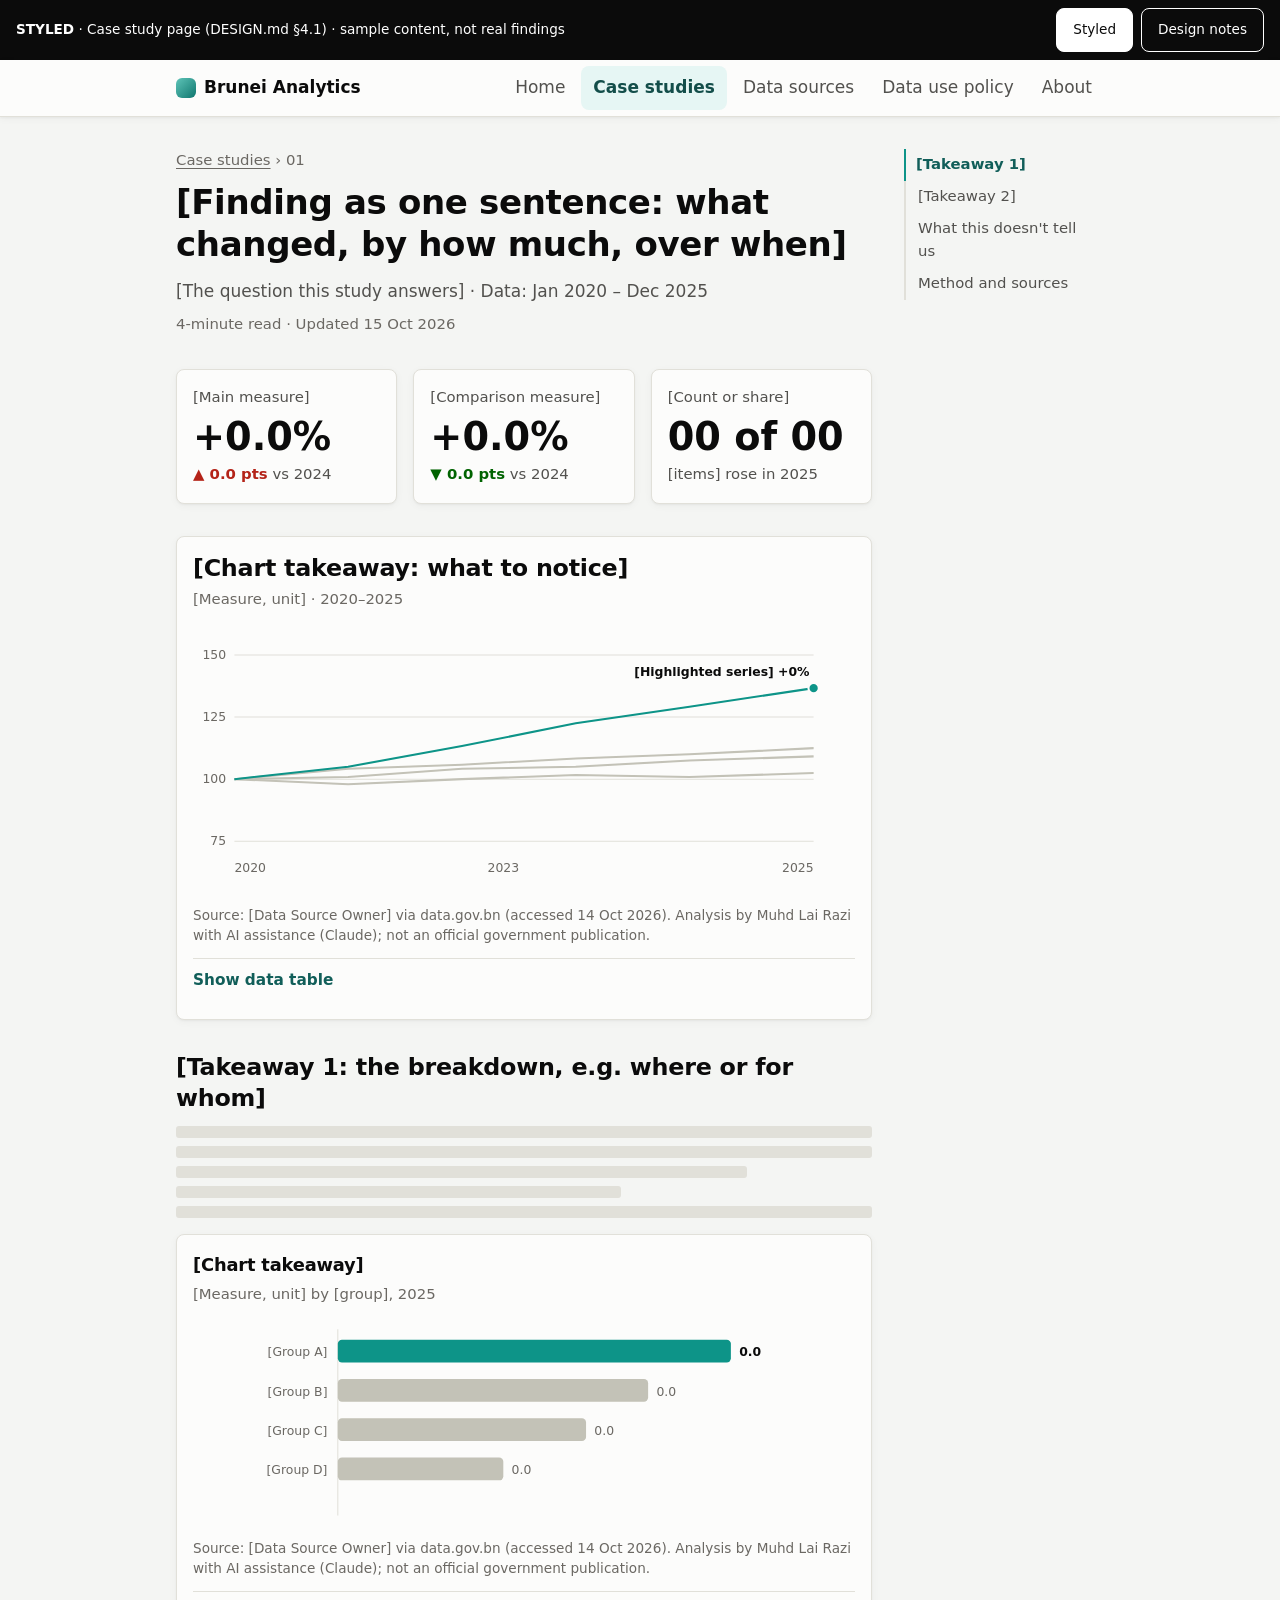
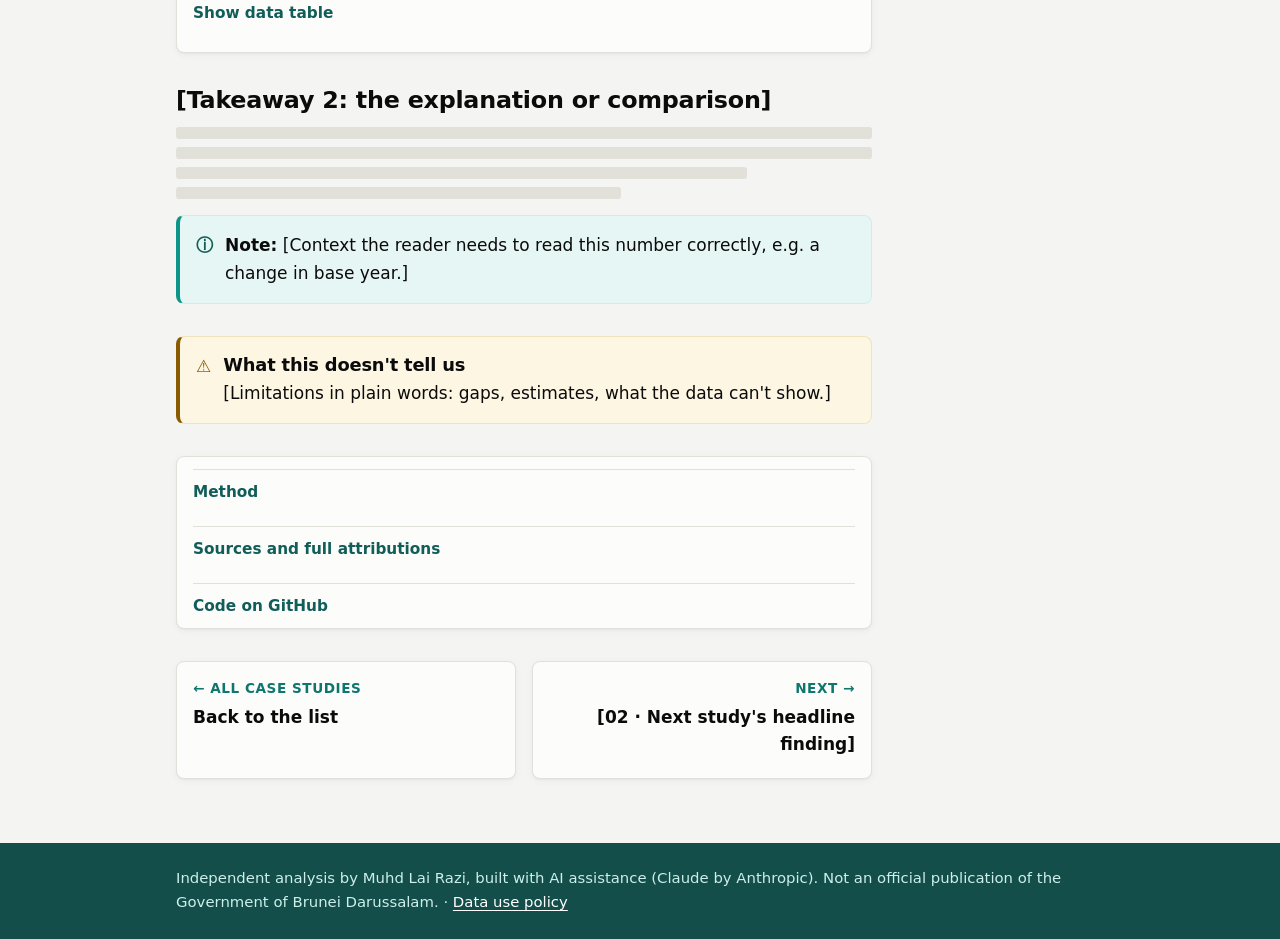
==== docs/design/mockups/case-study.html @ eb069194 "Brunei Analytics: first case study on consumer prices, 2015–2025 Quarto site of case studies on Brun" ====
<!doctype html>
<html lang="en">
<head>
<meta charset="utf-8">
<meta name="viewport" content="width=device-width, initial-scale=1">
<title>Mock-up — Case study page · Brunei Analytics</title>
<link rel="stylesheet" href="wireframe.css">
<link rel="stylesheet" href="theme.css" id="theme">
</head>
<body>
<a class="skip" href="#main">Skip to content</a>

<div class="mock-banner" role="note">
  <span><strong data-fidelity-label>STYLED</strong> · Case study page (DESIGN.md §4.1) · sample content, not real findings</span>
  <span class="mock-actions">
    <button type="button" data-toggle-theme aria-pressed="true">Styled</button>
    <button type="button" data-toggle-notes aria-pressed="false">Design notes</button>
  </span>
</div>

<header class="nav">
  <div class="nav-inner">
    <a class="brand" href="home.html">Brunei Analytics</a>
    <button class="nav-toggle" type="button" aria-expanded="false" aria-controls="nav-links">Menu</button>
    <nav aria-label="Main">
      <ul id="nav-links">
        <li><a href="home.html">Home</a></li>
        <li><a href="home.html#studies" aria-current="page">Case studies</a></li>
        <li><a href="#">Data sources</a></li>
        <li><a href="#">Data use policy</a></li>
        <li><a href="#">About</a></li>
      </ul>
    </nav>
  </div>
</header>

<main id="main">
  <div class="with-toc">
    <article class="stack">

      <!-- ① Answer: layer 1 -->
      <header data-block>
        <span class="n">① Layer 1 · Headline = the finding (Serial Position, Von Restorff)</span>
        <nav class="breadcrumb" aria-label="Breadcrumb"><a href="home.html#studies">Case studies</a> › 01</nav>
        <h1>[Finding as one sentence: what changed, by how much, over when]</h1>
        <p class="subtitle">[The question this study answers] · Data: Jan 2020 – Dec 2025</p>
        <p class="meta">4-minute read · Updated 15 Oct 2026</p>
      </header>

      <!-- Mobile contents -->
      <nav class="toc-mobile" aria-label="On this page (mobile)">
        <details>
          <summary>On this page</summary>
          <ol>
            <li><a href="#s1">[Takeaway 1]</a></li>
            <li><a href="#s2">[Takeaway 2]</a></li>
            <li><a href="#caveats">What this doesn't tell us</a></li>
            <li><a href="#method">Method and sources</a></li>
          </ol>
        </details>
      </nav>

      <!-- ② Key numbers -->
      <section aria-label="Key numbers" data-block>
        <span class="n">② ≤ 3 stat tiles, each with a comparison (Hick's Law, Miller's Law)</span>
        <div class="tiles">
          <div class="tile">
            <div class="label">[Main measure]</div>
            <div class="value">+0.0%</div>
            <div class="delta"><b class="up-bad">▲ 0.0 pts</b> vs 2024</div>
          </div>
          <div class="tile">
            <div class="label">[Comparison measure]</div>
            <div class="value">+0.0%</div>
            <div class="delta"><b class="down-good">▼ 0.0 pts</b> vs 2024</div>
          </div>
          <div class="tile">
            <div class="label">[Count or share]</div>
            <div class="value">00 of 00</div>
            <div class="delta">[items] rose in 2025</div>
          </div>
        </div>
      </section>

      <!-- ③ Hero chart -->
      <figure class="card" data-block>
        <span class="n">③ Hero chart: one highlighted series, the rest grey (Von Restorff, Selective Attention). Card groups chart + credit + table (Common Region, Proximity)</span>
        <h2>[Chart takeaway: what to notice]</h2>
        <p class="chart-sub">[Measure, unit] · 2020–2025</p>
        <svg class="chart" viewBox="0 0 640 260" role="img" aria-labelledby="hero-alt">
          <title id="hero-alt">[One-sentence text summary of the chart's takeaway for screen readers]</title>
          <g class="grid">
            <line x1="40" y1="30" x2="600" y2="30"/><line x1="40" y1="90" x2="600" y2="90"/>
            <line x1="40" y1="150" x2="600" y2="150"/><line x1="40" y1="210" x2="600" y2="210"/>
          </g>
          <text x="32" y="34" text-anchor="end">150</text><text x="32" y="94" text-anchor="end">125</text>
          <text x="32" y="154" text-anchor="end">100</text><text x="32" y="214" text-anchor="end">75</text>
          <text x="40" y="240">2020</text><text x="300" y="240" text-anchor="middle">2023</text><text x="600" y="240" text-anchor="end">2025</text>
          <polyline class="ctx" points="40,150 150,148 260,140 370,138 480,132 600,128"/>
          <polyline class="ctx" points="40,150 150,155 260,150 370,146 480,148 600,144"/>
          <polyline class="ctx" points="40,150 150,140 260,136 370,130 480,126 600,120"/>
          <polyline class="hi" points="40,150 150,138 260,118 370,96 480,80 600,62"/>
          <circle class="hi-dot" cx="600" cy="62" r="5"/>
          <text class="hi-label" x="596" y="50" text-anchor="end">[Highlighted series] +0%</text>
        </svg>
        <figcaption class="credit">Source: [Data Source Owner] via data.gov.bn (accessed 14 Oct 2026). Analysis by Muhd Lai Razi with AI assistance (Claude); not an official government publication.</figcaption>
        <details>
          <summary>Show data table</summary>
          <table>
            <caption class="ph" style="text-align:left">[Measure, unit]</caption>
            <thead><tr><th>Year</th><th class="num">[Highlighted]</th><th class="num">[Series B]</th><th class="num">[Series C]</th></tr></thead>
            <tbody>
              <tr><td>2020</td><td class="num">100.0</td><td class="num">100.0</td><td class="num">100.0</td></tr>
              <tr><td>2025</td><td class="num">000.0</td><td class="num">000.0</td><td class="num">000.0</td></tr>
            </tbody>
          </table>
        </details>
      </figure>

      <!-- ④ Supporting sections: layers 2–3 -->
      <section id="s1" data-block>
        <span class="n">④ Layer 2 · Heading states the takeaway; 2–4 short paragraphs (Chunking, Cognitive Load)</span>
        <h2>[Takeaway 1: the breakdown, e.g. where or for whom]</h2>
        <div class="prose lines" aria-hidden="true"><span></span><span></span><span></span><span></span><span></span></div>
        <figure class="card" style="margin:var(--s4) 0 0">
          <h3>[Chart takeaway]</h3>
          <p class="chart-sub">[Measure, unit] by [group], 2025</p>
          <svg class="chart" viewBox="0 0 640 200" role="img" aria-label="[Text summary]">
            <g class="grid"><line x1="140" y1="10" x2="140" y2="190"/></g>
            <rect class="bar-hi" x="140" y="20" width="380" height="22" rx="4"/>
            <rect class="bar-ctx" x="140" y="58" width="300" height="22" rx="4"/>
            <rect class="bar-ctx" x="140" y="96" width="240" height="22" rx="4"/>
            <rect class="bar-ctx" x="140" y="134" width="160" height="22" rx="4"/>
            <text x="130" y="36" text-anchor="end">[Group A]</text><text x="130" y="74" text-anchor="end">[Group B]</text>
            <text x="130" y="112" text-anchor="end">[Group C]</text><text x="130" y="150" text-anchor="end">[Group D]</text>
            <text class="hi-label" x="528" y="36">0.0</text><text x="448" y="74">0.0</text>
            <text x="388" y="112">0.0</text><text x="308" y="150">0.0</text>
          </svg>
          <figcaption class="credit">Source: [Data Source Owner] via data.gov.bn (accessed 14 Oct 2026). Analysis by Muhd Lai Razi with AI assistance (Claude); not an official government publication.</figcaption>
          <details><summary>Show data table</summary><p class="ph">[Table]</p></details>
        </figure>
      </section>

      <section id="s2" data-block>
        <span class="n">④ Layer 3 · Why, and how sure? Caveat sits beside the claim it qualifies</span>
        <h2>[Takeaway 2: the explanation or comparison]</h2>
        <div class="prose lines" aria-hidden="true"><span></span><span></span><span></span><span></span></div>
        <aside class="callout" style="margin-top:var(--s4)">
          <span class="icon" aria-hidden="true">ⓘ</span>
          <p><strong>Note:</strong> [Context the reader needs to read this number correctly, e.g. a change in base year.]</p>
        </aside>
      </section>

      <!-- ⑤ Caveats -->
      <section id="caveats" data-block>
        <span class="n">⑤ Caveats always visible (Cognitive Bias, policy M5)</span>
        <aside class="callout caveat">
          <span class="icon" aria-hidden="true">⚠</span>
          <div>
            <h2 style="font-size:1.05rem;margin:0 0 var(--s1)">What this doesn't tell us</h2>
            <p>[Limitations in plain words: gaps, estimates, what the data can't show.]</p>
          </div>
        </aside>
      </section>

      <!-- ⑥ Method: layer 4 -->
      <section id="method" class="detail-group" aria-label="Method and sources" data-block>
        <span class="n" style="margin-top:var(--s3)">⑥ Layer 4 · Method and sources collapsed but always present (Chunking, Tesler's Law)</span>
        <details>
          <summary>Method</summary>
          <div><ol class="ph"><li>[Download]</li><li>[Cleaning and transformations]</li><li>[Analysis]</li></ol></div>
        </details>
        <details>
          <summary>Sources and full attributions</summary>
          <div><p class="ph">[Data Source Owner], "[Dataset title]", Brunei Open Data (data.gov.bn), [URL], accessed 14 Oct 2026.</p></div>
        </details>
        <details>
          <summary>Code on GitHub</summary>
          <div><p class="ph">[Link to case_studies/01_…]</p></div>
        </details>
      </section>

      <!-- ⑦ What next -->
      <nav class="prevnext" aria-label="More case studies" data-block>
        <span class="n" style="grid-column:1/-1">⑦ Clear ending with next step (Peak-End, Fitts's Law: whole card clickable)</span>
        <a class="link-card" href="home.html#studies">
          <div class="kicker">← All case studies</div>
          <div class="title">Back to the list</div>
        </a>
        <a class="link-card next" href="#">
          <div class="kicker">Next →</div>
          <div class="title">[02 · Next study's headline finding]</div>
        </a>
      </nav>
    </article>

    <!-- Desktop contents -->
    <nav class="toc" aria-label="On this page" data-block>
      <span class="n">Goal-Gradient: progress through the page</span>
      <ol>
        <li><a href="#s1">[Takeaway 1]</a></li>
        <li><a href="#s2">[Takeaway 2]</a></li>
        <li><a href="#caveats">What this doesn't tell us</a></li>
        <li><a href="#method">Method and sources</a></li>
      </ol>
    </nav>
  </div>
</main>

<footer>
  <div class="inner">
    Independent analysis by Muhd Lai Razi, built with AI assistance (Claude by Anthropic). Not an official publication of the Government of Brunei Darussalam. ·
    <a href="#">Data use policy</a>
  </div>
</footer>
<script src="wireframe.js"></script>
</body>
</html>
---- docs/design/mockups/wireframe.css ----
/* Low-fidelity wireframe styles: greyscale, structure only.
   Spacing follows the DESIGN.md §7 scale (4, 8, 12, 16, 24, 32, 48, 64). */

:root {
  --s1: 4px; --s2: 8px; --s3: 12px; --s4: 16px; --s5: 24px; --s6: 32px; --s7: 48px; --s8: 64px;
  --surface: #ffffff;
  --page: #f4f4f2;
  --ink: #1a1a1a;
  --ink-2: #555;
  --muted: #6b6b6b;
  --line: #cfcfcb;
  --fill: #e6e6e3;
  --fill-2: #d4d4d0;
  --emph: #333;
  --note: #6b4fd8;
  --radius: 8px;
  --content: 960px;
  --text: 70ch;
  font: 17px/1.6 system-ui, -apple-system, "Segoe UI", sans-serif;
  color: var(--ink);
  background: var(--page);
}

* { box-sizing: border-box; }
body { margin: 0; }
a { color: var(--ink); }
:focus-visible { outline: 3px solid var(--note); outline-offset: 2px; }

.skip { position: absolute; left: -999px; }
.skip:focus { left: var(--s4); top: var(--s4); background: var(--surface); padding: var(--s2) var(--s4); z-index: 10; }

/* Banner marking the page as a mock-up */
.mock-banner {
  display: flex; flex-wrap: wrap; gap: var(--s3); align-items: center; justify-content: space-between;
  padding: var(--s2) var(--s4); background: var(--ink); color: #fff; font-size: 0.8rem;
}
.mock-actions { display: flex; gap: var(--s2); }
.mock-banner button {
  min-height: 44px; padding: 0 var(--s4); border: 1px solid #fff; border-radius: var(--radius);
  background: transparent; color: #fff; font: inherit; cursor: pointer;
}
.mock-banner button[aria-pressed="true"] { background: #fff; color: var(--ink); }

/* Navigation */
.nav { background: var(--surface); border-bottom: 1px solid var(--line); }
.nav-inner {
  max-width: var(--content); margin: 0 auto; padding: 0 var(--s4);
  display: flex; align-items: center; gap: var(--s5); min-height: 56px;
}
.brand { font-weight: 700; text-decoration: none; margin-right: auto; }
.nav ul { display: flex; gap: var(--s1); list-style: none; margin: 0; padding: 0; }
.nav ul a {
  display: inline-flex; align-items: center; min-height: 44px; padding: 0 var(--s3);
  text-decoration: none; color: var(--ink-2); border-radius: var(--radius);
}
.nav ul a[aria-current="page"] { color: var(--ink); font-weight: 600; background: var(--fill); }
.nav-toggle { display: none; }

/* Page */
main { max-width: var(--content); margin: 0 auto; padding: var(--s6) var(--s4) var(--s8); }
.stack > * + * { margin-top: var(--s6); }
.prose { max-width: var(--text); }

.breadcrumb { font-size: 0.875rem; color: var(--muted); }
.breadcrumb a { color: var(--muted); }
h1 { font-size: 2rem; line-height: 1.25; margin: var(--s2) 0 var(--s3); }
h2 { font-size: 1.4rem; line-height: 1.3; margin: 0 0 var(--s3); }
h3 { font-size: 1.05rem; margin: 0 0 var(--s2); }
.subtitle { color: var(--ink-2); margin: 0; }
.meta { color: var(--muted); font-size: 0.875rem; margin-top: var(--s2); }

/* Placeholder text blocks */
.ph { color: var(--muted); font-style: italic; }
.lines { display: grid; gap: var(--s2); }
.lines span { display: block; height: 12px; background: var(--fill); border-radius: 3px; }
.lines span:nth-child(3n) { width: 82%; }
.lines span:nth-child(4n) { width: 64%; }

/* Stat tiles */
.tiles { display: grid; grid-template-columns: repeat(3, 1fr); gap: var(--s4); }
.tile {
  background: var(--surface); border: 1px solid var(--line); border-radius: var(--radius);
  padding: var(--s4);
}
.tile .label { font-size: 0.875rem; color: var(--ink-2); }
.tile .value { font-size: 2.25rem; font-weight: 600; line-height: 1.2; margin: var(--s1) 0; }
.tile .delta { font-size: 0.875rem; color: var(--ink-2); }
.tile .delta b { color: var(--ink); }

/* Chart card */
figure { margin: 0; }
.card {
  background: var(--surface); border: 1px solid var(--line); border-radius: var(--radius);
  padding: var(--s4);
}
.card h2, .card h3 { margin-bottom: var(--s1); }
.card .chart-sub { color: var(--ink-2); font-size: 0.875rem; margin: 0 0 var(--s3); }
.chart { display: block; width: 100%; height: auto; background: var(--surface); overflow: visible; }
.chart .grid { stroke: var(--fill); stroke-width: 1; }
.chart .ctx { fill: none; stroke: var(--fill-2); stroke-width: 2; }
.chart .hi { fill: none; stroke: var(--emph); stroke-width: 3; }
.chart text { font: 12px system-ui, sans-serif; fill: var(--muted); }
.chart .hi-label { fill: var(--ink); font-weight: 600; }
.credit { font-size: 0.8rem; color: var(--muted); margin: var(--s3) 0 0; line-height: 1.5; }

details { border-top: 1px solid var(--line); margin-top: var(--s3); }
summary {
  display: flex; align-items: center; min-height: 44px; cursor: pointer; font-size: 0.9rem; font-weight: 600;
}
details table { width: 100%; border-collapse: collapse; font-size: 0.875rem; font-variant-numeric: tabular-nums; }
details th, details td { text-align: left; padding: var(--s1) var(--s2); border-bottom: 1px solid var(--fill); }
details td.num, details th.num { text-align: right; }

/* Callout */
.callout {
  display: flex; gap: var(--s3); padding: var(--s4); border-radius: var(--radius);
  background: var(--surface); border: 1px solid var(--line); border-left: 4px solid var(--emph);
}
.callout .icon { font-weight: 700; flex: none; }
.callout p { margin: 0; }

/* Collapsed detail sections */
.detail-group { background: var(--surface); border: 1px solid var(--line); border-radius: var(--radius); padding: 0 var(--s4); }
.detail-group details:first-child { border-top: 0; }
.detail-group details > div { padding-bottom: var(--s4); }

/* Cards that link (study cards, prev/next) */
.link-cards { display: grid; grid-template-columns: repeat(auto-fill, minmax(260px, 1fr)); gap: var(--s4); }
.link-card {
  display: block; position: relative; text-decoration: none; color: inherit;
  background: var(--surface); border: 1px solid var(--line); border-radius: var(--radius);
  padding: var(--s4); min-height: 44px;
}
.link-card:hover { border-color: var(--emph); }
.link-card .kicker { font-size: 0.8rem; color: var(--muted); text-transform: uppercase; letter-spacing: 0.04em; }
.link-card .title { font-weight: 600; margin: var(--s1) 0; }
.link-card .date { font-size: 0.8rem; color: var(--muted); }
.link-card.soon { border-style: dashed; background: transparent; }
.link-card.next { text-align: right; }
.prevnext { display: grid; grid-template-columns: 1fr 1fr; gap: var(--s4); }

.chips { display: flex; flex-wrap: wrap; gap: var(--s2); margin: 0 0 var(--s4); padding: 0; list-style: none; }
.chips button {
  min-height: 44px; padding: 0 var(--s4); border: 1px solid var(--line); border-radius: 999px;
  background: var(--surface); font: inherit; font-size: 0.9rem; cursor: pointer;
}
.chips button[aria-pressed="true"] { background: var(--ink); color: #fff; border-color: var(--ink); }

.feature { display: grid; grid-template-columns: 1fr 1fr; gap: var(--s5); align-items: center; }
.points { display: grid; grid-template-columns: repeat(3, 1fr); gap: var(--s4); list-style: none; padding: 0; margin: 0; }
.points li { background: var(--surface); border: 1px solid var(--line); border-radius: var(--radius); padding: var(--s4); }

/* Layout with side contents list on wide screens */
.with-toc { display: grid; grid-template-columns: 1fr 200px; gap: var(--s6); align-items: start; }
.toc { position: sticky; top: var(--s4); font-size: 0.875rem; }
.toc ol { list-style: none; margin: 0; padding: 0; border-left: 2px solid var(--line); }
.toc a { display: block; padding: var(--s1) var(--s3); color: var(--ink-2); text-decoration: none; }
.toc-mobile { display: none; }

footer { border-top: 1px solid var(--line); background: var(--surface); }
footer .inner { max-width: var(--content); margin: 0 auto; padding: var(--s5) var(--s4); font-size: 0.875rem; color: var(--ink-2); }

/* Design notes (toggled by the banner button) */
.n { display: none; }
body.show-notes .n {
  display: inline-flex; align-items: center; gap: var(--s1);
  margin: 0 0 var(--s2); padding: 2px var(--s2); border-radius: 4px;
  background: var(--note); color: #fff; font-size: 0.75rem; font-style: normal; font-weight: 600; line-height: 1.5;
}
body.show-notes [data-block] { outline: 2px dashed var(--note); outline-offset: 4px; }

/* Phone layout (DESIGN.md §4.1 "On a phone") */
@media (max-width: 720px) {
  :root { font-size: 16px; }
  main { padding: var(--s5) var(--s3) var(--s7); }
  h1 { font-size: 1.6rem; }
  .nav ul { display: none; }
  .nav-toggle {
    display: inline-flex; align-items: center; min-height: 44px; padding: 0 var(--s3);
    border: 1px solid var(--line); border-radius: var(--radius); background: var(--surface); font: inherit;
  }
  .nav.open ul {
    display: flex; flex-direction: column; position: absolute; left: 0; right: 0; top: 100%;
    background: var(--surface); border-bottom: 1px solid var(--line); padding: var(--s2);
  }
  .nav-inner { position: relative; }
  .tiles { grid-template-columns: 1fr; gap: var(--s3); }
  .tile { display: grid; grid-template-columns: 1fr auto; align-items: baseline; column-gap: var(--s3); }
  .tile .value { font-size: 1.75rem; grid-row: span 2; grid-column: 2; margin: 0; }
  .card, .tile { padding: var(--s3); }
  /* SVG sketches scale down as images; enlarge their text so it lands near 12px on a phone,
     as real Plotly charts keep their font size. */
  .chart text { font-size: 22px; }
  .with-toc { grid-template-columns: 1fr; }
  .toc { display: none; }
  .toc-mobile { display: block; background: var(--surface); border: 1px solid var(--line); border-radius: var(--radius); padding: 0 var(--s3); }
  .toc-mobile details { border-top: 0; margin: 0; }
  .toc-mobile ol { margin: 0 0 var(--s3); padding-left: var(--s5); }
  .toc-mobile a { display: inline-block; min-height: 44px; line-height: 44px; }
  .prevnext, .feature, .points { grid-template-columns: 1fr; }
}

@media (prefers-reduced-motion: reduce) {
  * { transition: none !important; scroll-behavior: auto !important; }
}

/* Chart marks (sketches) */
.chart .hi-dot { fill: var(--emph); stroke: var(--surface); stroke-width: 2; }
.chart .bar-hi { fill: var(--emph); }
.chart .bar-ctx { fill: var(--fill-2); }
---- docs/design/mockups/theme.css ----
/* Styled theme: turquoise. Loads after wireframe.css and only changes the look;
   layout and behaviour stay identical. Tokens become the Quarto SCSS theme later.
   Every text/background pair below was checked for WCAG 2.2 AA (≥ 4.5:1 text, ≥ 3:1 marks). */

:root {
  /* Turquoise ramp */
  --teal-50: #e6f6f4;   /* tinted backgrounds */
  --teal-100: #ccefea;
  --teal-300: #5ec4b8;  /* lightest data step */
  --teal-500: #0d9488;  /* brand mark: chart highlight, accents (3.65:1) */
  --teal-700: #0f766e;  /* text-safe: links, active states (5.33:1) */
  --teal-800: #115e59;
  --teal-900: #134e4a;  /* footer, strong text on tints */

  /* Neutrals */
  --page: #f4f5f3;
  --surface: #fcfcfb;
  --ink: #0b0b0b;
  --ink-2: #52514e;
  --muted: #6b6863;     /* small text, credits (5.40:1) */
  --line: #e1e0d9;
  --context: #c3c2b7;   /* non-highlighted chart series */

  /* Status (stat tile changes; always with ▲/▼ and a label) */
  --good: #006300;
  --bad: #b42318;
  --caution-bg: #fdf6e3;
  --caution: #8a5a00;

  /* Chart sketch tokens used by wireframe.css */
  --emph: var(--teal-500);
  --fill: var(--line);
  --fill-2: var(--context);

  --shadow: 0 1px 2px rgb(11 11 11 / 0.04), 0 2px 8px rgb(11 11 11 / 0.04);
}

a { color: var(--teal-700); text-underline-offset: 3px; }
a:hover { color: var(--teal-900); }
:focus-visible { outline-color: var(--teal-700); }

/* Navigation */
.nav { border-bottom: 1px solid var(--line); box-shadow: var(--shadow); background: var(--surface); }
.brand { display: inline-flex; align-items: center; gap: var(--s2); color: var(--ink); }
.brand::before {
  content: ""; width: 20px; height: 20px; border-radius: 6px;
  background: linear-gradient(135deg, var(--teal-300), var(--teal-700));
}
.nav ul a:hover { color: var(--teal-800); background: var(--teal-50); }
.nav ul a[aria-current="page"] { color: var(--teal-900); background: var(--teal-50); }

/* Headings and page header */
h1, h2, h3 { color: var(--ink); letter-spacing: -0.01em; }
.breadcrumb, .breadcrumb a { color: var(--muted); }
.meta { color: var(--muted); }

/* Cards */
.tile, .card, .link-card, .points li, .detail-group, .toc-mobile {
  border-color: var(--line); box-shadow: var(--shadow);
}
.tile .value { color: var(--ink); }
.tile .delta b { font-weight: 600; }
.tile .delta .up-bad { color: var(--bad); }
.tile .delta .down-good { color: var(--good); }

.card .chart-sub, .credit { color: var(--muted); }
summary { color: var(--teal-800); }
summary:hover { color: var(--teal-900); }
details th { color: var(--ink-2); font-weight: 600; }

/* Charts: one turquoise series, everything else recedes */
.chart .ctx { stroke: var(--context); }
.chart .hi { stroke: var(--teal-500); stroke-width: 2; }
.chart .hi-label { fill: var(--ink); }

/* Callouts: note (turquoise) vs caveat (amber) */
.callout { border-left-width: 4px; box-shadow: none; }
.callout:not(.caveat) { background: var(--teal-50); border-color: var(--teal-100); border-left-color: var(--teal-500); }
.callout:not(.caveat) .icon { color: var(--teal-800); }
.callout.caveat { background: var(--caution-bg); border-color: #f1e3bb; border-left-color: var(--caution); }
.callout.caveat .icon { color: var(--caution); }

/* Link cards */
.link-card { transition: border-color 0.15s, box-shadow 0.15s, transform 0.15s; }
.link-card:hover { border-color: var(--teal-500); box-shadow: 0 4px 16px rgb(13 148 136 / 0.12); transform: translateY(-1px); }
.link-card .kicker { color: var(--teal-700); font-weight: 600; }
.link-card .title { color: var(--ink); }
.link-card.soon { background: transparent; box-shadow: none; border-color: var(--context); }
.link-card.soon:hover { transform: none; box-shadow: none; }
.link-card.soon .kicker { color: var(--muted); }

.chips button { border-color: var(--line); color: var(--ink-2); }
.chips button:hover { border-color: var(--teal-500); color: var(--teal-800); }
.chips button[aria-pressed="true"] { background: var(--teal-700); border-color: var(--teal-700); color: #fff; }

.points h3::before {
  content: ""; display: block; width: 28px; height: 4px; border-radius: 2px;
  background: var(--teal-500); margin-bottom: var(--s3);
}

/* Contents list */
.toc ol { border-left-color: var(--line); }
.toc a:hover { color: var(--teal-800); }
.toc li:first-child a { color: var(--teal-800); font-weight: 600; box-shadow: inset 2px 0 0 var(--teal-500); margin-left: -2px; }

/* Footer: the one dark turquoise band anchors the page */
footer { background: var(--teal-900); border-top: 0; }
footer .inner { color: var(--teal-100); }
footer a { color: #fff; }

@media (prefers-reduced-motion: reduce) {
  .link-card:hover { transform: none; }
}
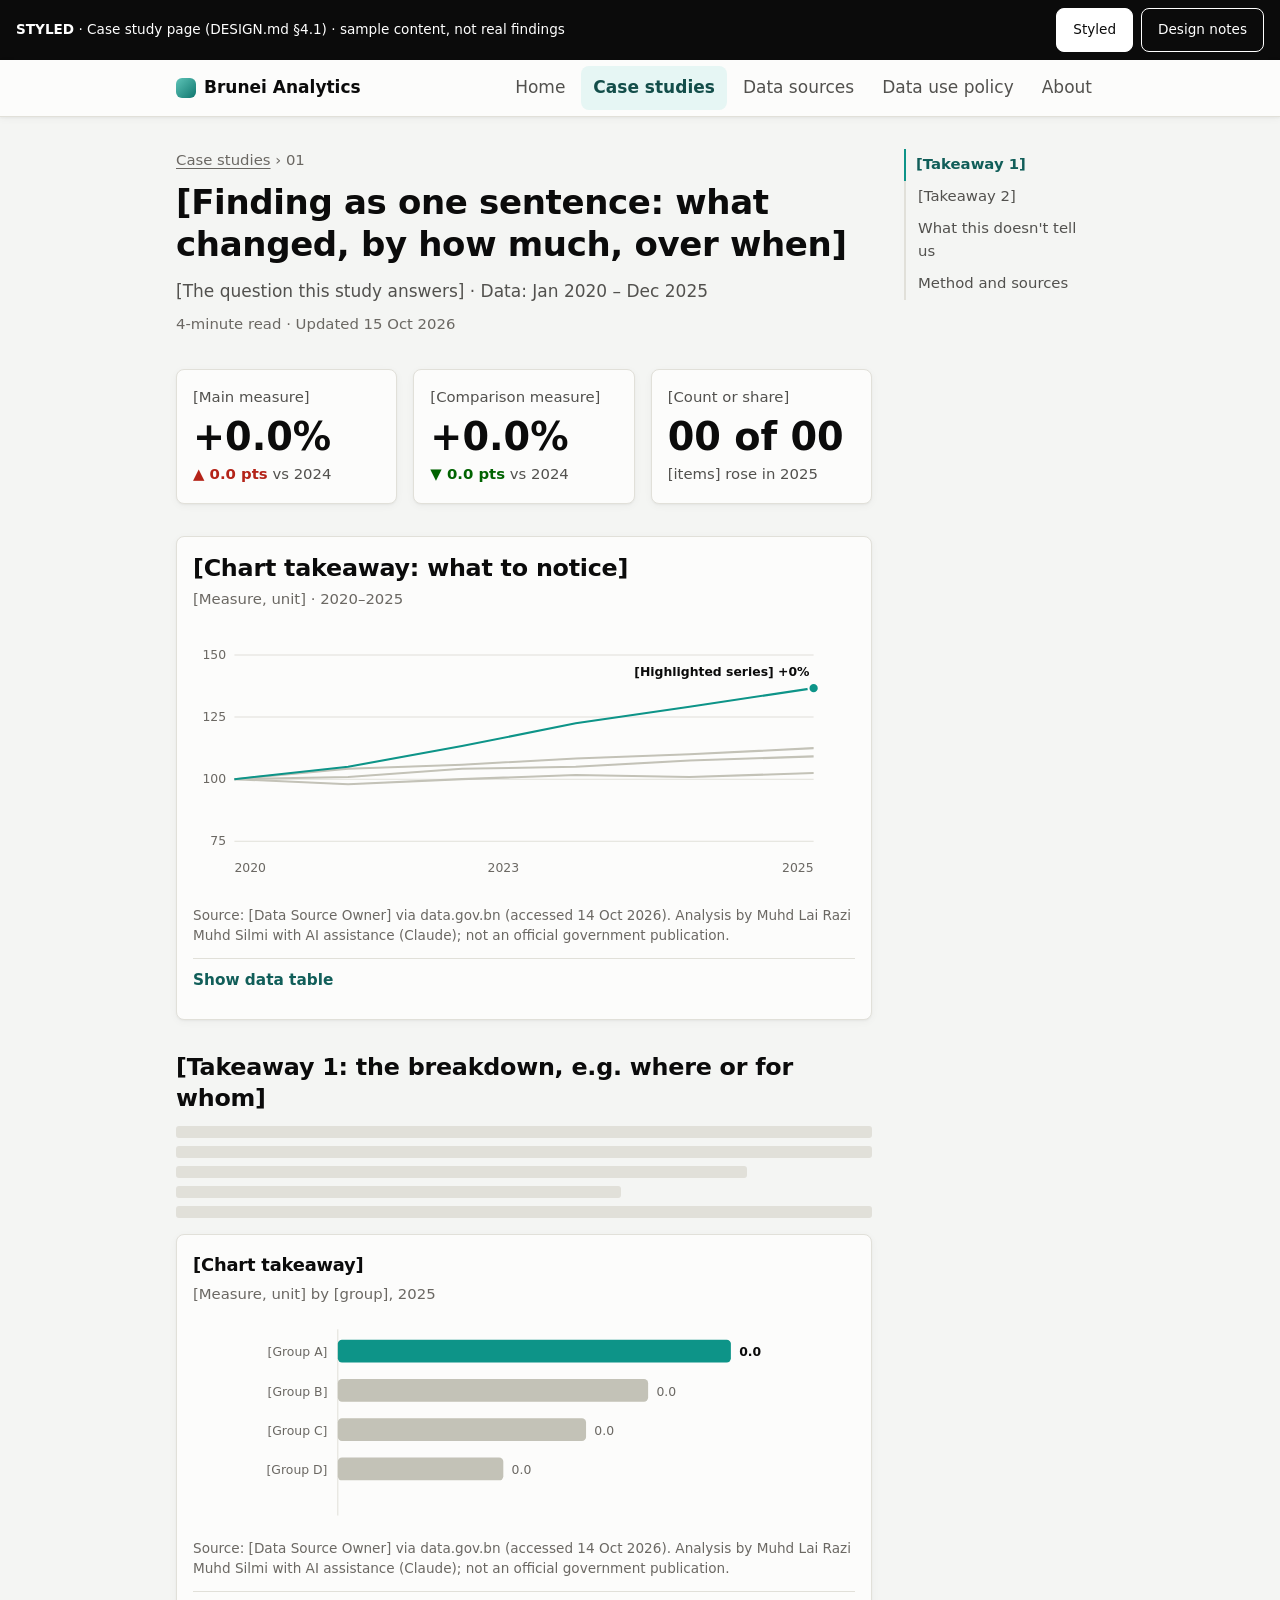
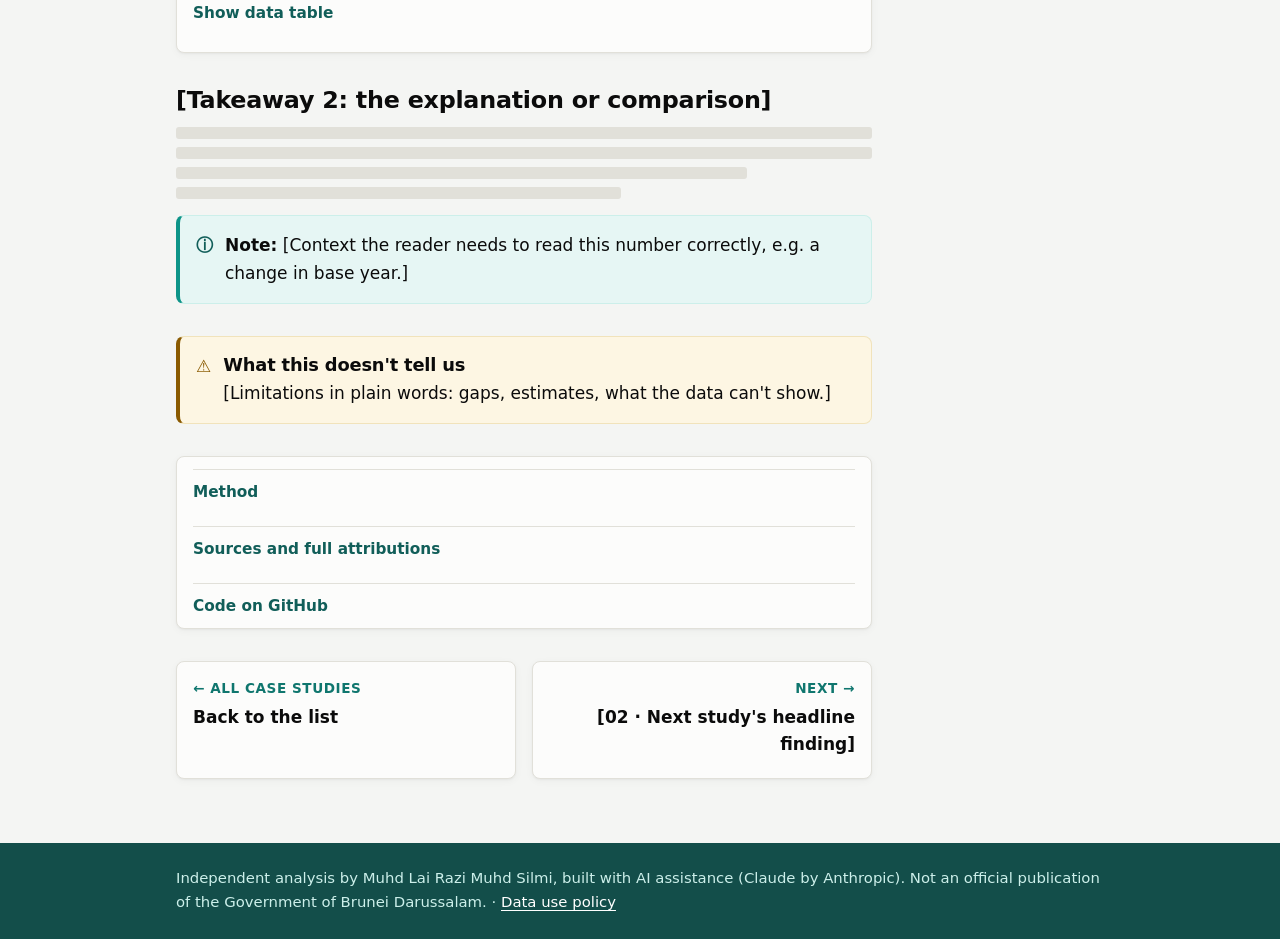
==== commit c50ea62e: "Use full name Muhd Lai Razi Muhd Silmi in bylines, credits and docs Co-Authored-By: Claude Opus 5.5 " ====
--- a/docs/design/mockups/case-study.html
+++ b/docs/design/mockups/case-study.html
@@ -103,7 +103,7 @@
           <circle class="hi-dot" cx="600" cy="62" r="5"/>
           <text class="hi-label" x="596" y="50" text-anchor="end">[Highlighted series] +0%</text>
         </svg>
-        <figcaption class="credit">Source: [Data Source Owner] via data.gov.bn (accessed 14 Oct 2026). Analysis by Muhd Lai Razi with AI assistance (Claude); not an official government publication.</figcaption>
+        <figcaption class="credit">Source: [Data Source Owner] via data.gov.bn (accessed 14 Oct 2026). Analysis by Muhd Lai Razi Muhd Silmi with AI assistance (Claude); not an official government publication.</figcaption>
         <details>
           <summary>Show data table</summary>
           <table>
@@ -136,7 +136,7 @@
             <text class="hi-label" x="528" y="36">0.0</text><text x="448" y="74">0.0</text>
             <text x="388" y="112">0.0</text><text x="308" y="150">0.0</text>
           </svg>
-          <figcaption class="credit">Source: [Data Source Owner] via data.gov.bn (accessed 14 Oct 2026). Analysis by Muhd Lai Razi with AI assistance (Claude); not an official government publication.</figcaption>
+          <figcaption class="credit">Source: [Data Source Owner] via data.gov.bn (accessed 14 Oct 2026). Analysis by Muhd Lai Razi Muhd Silmi with AI assistance (Claude); not an official government publication.</figcaption>
           <details><summary>Show data table</summary><p class="ph">[Table]</p></details>
         </figure>
       </section>
@@ -209,7 +209,7 @@
 
 <footer>
   <div class="inner">
-    Independent analysis by Muhd Lai Razi, built with AI assistance (Claude by Anthropic). Not an official publication of the Government of Brunei Darussalam. ·
+    Independent analysis by Muhd Lai Razi Muhd Silmi, built with AI assistance (Claude by Anthropic). Not an official publication of the Government of Brunei Darussalam. ·
     <a href="#">Data use policy</a>
   </div>
 </footer>
